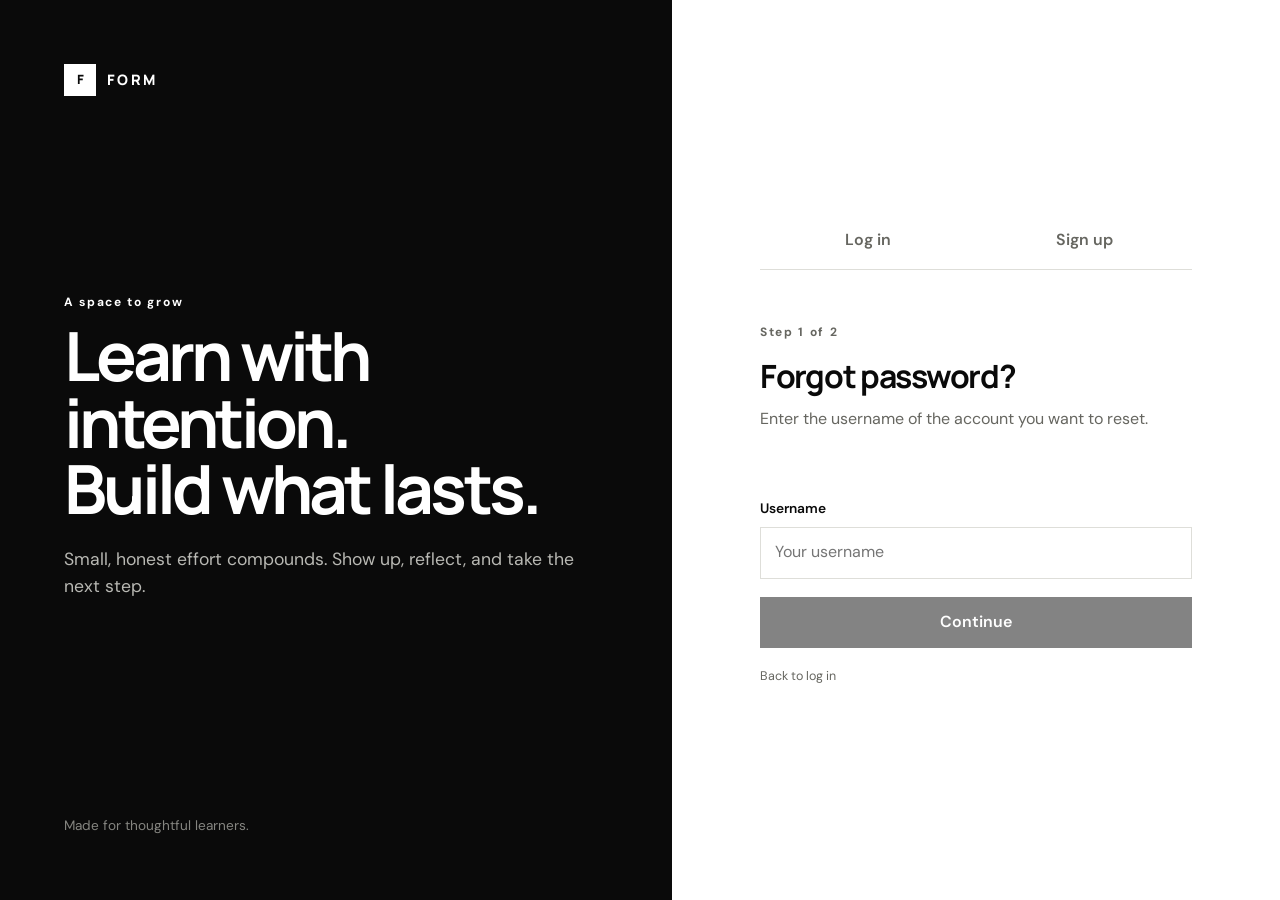
==== forgot-password.html @ 3e669a16 "Add files via upload" ====
<!doctype html>
<html lang="en">
<head>
  <meta charset="UTF-8">
  <meta name="viewport" content="width=device-width, initial-scale=1.0">
  <meta name="description" content="Reset your student account password.">
  <meta name="robots" content="noindex">
  <title>Form — Reset password</title>
  <link rel="preconnect" href="https://fonts.googleapis.com">
  <link rel="preconnect" href="https://fonts.gstatic.com" crossorigin>
  <link href="https://fonts.googleapis.com/css2?family=DM+Sans:wght@400;500;600&family=Manrope:wght@600;700;800&display=swap" rel="stylesheet">
  <link rel="stylesheet" href="css/styles.css">
  <link rel="stylesheet" href="css/password-reset.css">
</head>
<body class="auth-page reset-page">
  <main class="auth-shell">
    <section class="auth-intro" aria-labelledby="intro-title">
      <a class="brand" href="index.html" aria-label="Form home">
        <span class="brand-mark" aria-hidden="true">F</span>
        <span>FORM</span>
      </a>
      <div class="auth-statement">
        <p class="eyebrow">A space to grow</p>
        <h1 id="intro-title">Learn with intention.<br>Build what lasts.</h1>
        <p>Small, honest effort compounds. Show up, reflect, and take the next step.</p>
      </div>
      <p class="auth-footnote">Made for thoughtful learners.</p>
    </section>

    <section class="auth-panel" aria-label="Reset your password">
      <div class="auth-card">
        <nav class="auth-tabs" aria-label="Account options">
          <a class="auth-tab" href="index.html">Log in</a>
          <a class="auth-tab" href="signup.html">Sign up</a>
        </nav>

        <form id="reset-username-form" class="auth-form" novalidate>
          <div class="form-heading">
            <p class="eyebrow">Step 1 of 2</p>
            <h2>Forgot password?</h2>
            <p>Enter the username of the account you want to reset.</p>
          </div>
          <div class="field">
            <label for="reset-username">Username</label>
            <input id="reset-username" name="username" type="text" autocomplete="username" placeholder="Your username" minlength="3" maxlength="20" pattern="[A-Za-z0-9][A-Za-z0-9._\-]{2,19}" autocapitalize="none" spellcheck="false" required>
          </div>
          <button id="reset-continue" class="button button-dark button-full" type="submit" disabled>Continue</button>
        </form>

        <form id="reset-password-form" class="auth-form" novalidate hidden>
          <div class="form-heading">
            <p class="eyebrow">Step 2 of 2</p>
            <h2>Choose a new password</h2>
            <p>For <strong id="reset-account"></strong></p>
          </div>
          <fieldset id="reset-password-fields" class="reset-fields">
            <legend class="reset-sr-only">Your new password</legend>
            <div class="field">
              <label for="reset-new-password">New password</label>
              <div class="password-wrap">
                <input id="reset-new-password" name="password" type="password" autocomplete="new-password" placeholder="At least 6 characters" minlength="6" maxlength="128" aria-describedby="reset-password-hint" required>
                <button class="show-password" type="button" data-reset-toggle="reset-new-password" aria-label="Show new password" aria-pressed="false">Show</button>
              </div>
              <p id="reset-password-hint" class="field-hint">Use 6–128 characters.</p>
            </div>
            <div class="field">
              <label for="reset-confirm-password">Re-enter new password</label>
              <div class="password-wrap">
                <input id="reset-confirm-password" name="confirmPassword" type="password" autocomplete="new-password" placeholder="Enter the same password again" minlength="6" maxlength="128" required>
                <button class="show-password" type="button" data-reset-toggle="reset-confirm-password" aria-label="Show confirmed password" aria-pressed="false">Show</button>
              </div>
            </div>
            <button id="reset-submit" class="button button-dark button-full" type="submit">Save new password</button>
            <button id="reset-change-username" class="text-button reset-change-username" type="button">Change username</button>
          </fieldset>
        </form>

        <p id="reset-message" class="form-message" role="status" aria-live="polite" aria-atomic="true"></p>
        <div id="reset-success" hidden>
          <h2 id="reset-success-title" tabindex="-1">Password changed</h2>
          <p>You can now log in with your username and new password.</p>
          <a class="button button-dark button-full" href="index.html">Back to log in</a>
        </div>
        <p id="reset-back-link" class="field-hint"><a href="index.html">Back to log in</a></p>
        <noscript><p>Please enable JavaScript to reset your password.</p></noscript>
      </div>
    </section>
  </main>
  <script type="module" src="js/password-reset.js"></script>
</body>
</html>
---- css/styles.css ----
@import url("https://fonts.googleapis.com/css2?family=Noto+Sans+Thai:wght@400;500;600;700;800&display=swap");
:root{--ink:#0a0a0a;--paper:#fff;--soft:#f4f4f2;--line:#deded9;--muted:#666660;--danger:#b42318;--success:#176b3a;--shadow:0 22px 60px rgba(0,0,0,.08);font-size:16px}
*{box-sizing:border-box}[hidden]{display:none!important}html{scroll-behavior:smooth}body{margin:0;background:var(--paper);color:var(--ink);font-family:"DM Sans","Noto Sans Thai",sans-serif;line-height:1.55}button,input,textarea{font:inherit}button,a{-webkit-tap-highlight-color:transparent}a{color:inherit;text-decoration:none}button{cursor:pointer}h1,h2,h3,p{margin-top:0}h1,h2,h3,.brand{font-family:"Manrope","Noto Sans Thai",sans-serif}.eyebrow{margin-bottom:.65rem;font-size:.75rem;font-weight:700;letter-spacing:.14em}.brand{display:inline-flex;align-items:center;gap:.7rem;font-size:.9rem;font-weight:800;letter-spacing:.16em}.brand-mark{display:grid;width:2rem;height:2rem;place-items:center;background:var(--ink);color:var(--paper);font-size:.8rem;letter-spacing:0}
.auth-page{min-height:100vh}.auth-shell{display:grid;min-height:100vh;grid-template-columns:minmax(0,1.05fr) minmax(28rem,.95fr)}.auth-intro{display:flex;flex-direction:column;padding:clamp(2rem,5vw,5rem);background:var(--ink);color:var(--paper)}.auth-intro .brand-mark{background:var(--paper);color:var(--ink)}.auth-statement{margin:auto 0;max-width:45rem}.auth-statement h1{margin-bottom:1.5rem;font-size:clamp(2.7rem,5.3vw,5.8rem);line-height:.98;letter-spacing:-.055em}.auth-statement>p:last-child{max-width:35rem;color:#b8b8b3;font-size:1.1rem}.auth-footnote{margin:0;color:#858580;font-size:.85rem}.auth-panel{display:grid;place-items:center;padding:2rem}.auth-card{width:min(100%,27rem)}.auth-tabs{display:grid;margin-bottom:3.3rem;border-bottom:1px solid var(--line);grid-template-columns:1fr 1fr}.auth-tab{padding:.9rem;border:0;border-bottom:2px solid transparent;background:none;color:var(--muted);font-weight:600;text-align:center}.auth-tab.is-active{border-color:var(--ink);color:var(--ink)}.form-heading{margin-bottom:2rem}.form-heading h2{margin-bottom:.35rem;font-size:2rem;letter-spacing:-.04em}.form-heading p{color:var(--muted)}.auth-form,.profile-form{display:grid;gap:1.15rem}.field{display:grid;gap:.45rem}.field label{font-size:.86rem;font-weight:600}.field input,.field textarea,.reflection-card textarea{width:100%;border:1px solid var(--line);border-radius:0;background:var(--paper);color:var(--ink);outline:none;transition:border-color .2s,box-shadow .2s}.field input{min-height:3.25rem;padding:0 .9rem}.field textarea,.reflection-card textarea{padding:.85rem;resize:vertical}.field input:focus,.field textarea:focus,.reflection-card textarea:focus{border-color:var(--ink);box-shadow:0 0 0 3px rgba(0,0,0,.07)}.password-wrap{position:relative}.password-wrap input{padding-right:4.5rem}.show-password{position:absolute;right:.75rem;top:50%;transform:translateY(-50%);border:0;background:none;font-size:.8rem;font-weight:600}.button{min-height:3.2rem;padding:0 1.2rem;border:1px solid var(--ink);font-weight:600;transition:transform .2s,background .2s,color .2s}.button:active{transform:translateY(1px)}.button-dark{background:var(--ink);color:var(--paper)}.button-dark:hover{background:#2a2a28}.button-outline{background:var(--paper);color:var(--ink)}.button-outline:hover{background:var(--soft)}.button-full{width:100%}.button:disabled{cursor:not-allowed;opacity:.5}.form-message{min-height:1.2rem;margin:0;color:var(--danger);font-size:.85rem}.form-message.success{color:var(--success)}.server-notice{margin:1rem 0 0;padding:.8rem;border:1px solid var(--line);color:var(--muted);font-size:.8rem;line-height:1.4}
.app-shell{min-height:100vh}.site-header{position:relative;display:flex;align-items:center;max-width:86rem;margin:auto;padding:1.35rem clamp(1.2rem,4vw,4rem);border-bottom:1px solid var(--line)}.desktop-nav{display:flex;gap:2.5rem;margin:auto}.desktop-nav a{position:relative;color:var(--muted);font-size:.9rem;font-weight:600}.desktop-nav a.is-active{color:var(--ink)}.desktop-nav a.is-active:after{position:absolute;right:0;bottom:-1.75rem;left:0;height:2px;background:var(--ink);content:""}.avatar-button{display:grid;width:2.35rem;height:2.35rem;place-items:center;border:1px solid var(--ink);border-radius:50%;background:var(--paper);font-weight:700}.account-menu{position:absolute;z-index:5;right:clamp(1.2rem,4vw,4rem);top:4.5rem;width:13rem;padding:.6rem;border:1px solid var(--line);background:var(--paper);box-shadow:var(--shadow)}.account-menu p{overflow:hidden;margin:0;padding:.65rem;color:var(--muted);font-size:.8rem;text-overflow:ellipsis}.account-menu a,.account-menu button{display:block;width:100%;padding:.65rem;border:0;background:none;text-align:left;font-size:.9rem}.account-menu a:hover,.account-menu button:hover{background:var(--soft)}.dashboard,.profile-page{max-width:86rem;margin:auto;padding:clamp(3rem,6vw,6rem) clamp(1.2rem,4vw,4rem) 7rem}.welcome-row{display:flex;align-items:flex-end;justify-content:space-between;gap:2rem;margin-bottom:3rem}.welcome-row h1,.profile-heading h1{margin-bottom:.7rem;font-size:clamp(2.4rem,5vw,5rem);line-height:1;letter-spacing:-.055em}.welcome-row>div>p:last-child,.profile-heading>p:last-child{margin:0;color:var(--muted);font-size:1.05rem}.day-count{display:flex;align-items:center;gap:.9rem}.day-count strong{font-family:"Manrope","Noto Sans Thai",sans-serif;font-size:2.7rem;line-height:1}.day-count span{color:var(--muted);font-size:.75rem;line-height:1.3;text-transform:uppercase}.focus-card{display:grid;padding:clamp(1.5rem,3vw,3rem);background:var(--ink);color:var(--paper);grid-template-columns:auto 1fr auto;gap:clamp(1.2rem,3vw,3rem);align-items:center}.focus-number{align-self:start;color:#777;font-family:"Manrope","Noto Sans Thai",sans-serif;font-size:.85rem}.focus-content{max-width:48rem}.focus-content h2{margin-bottom:.8rem;font-size:clamp(1.55rem,3vw,2.8rem);letter-spacing:-.04em;line-height:1.1}.focus-content>p:last-child{margin:0;color:#bdbdb8}.complete-button{display:flex;align-items:center;gap:.7rem;padding:.7rem 0;border:0;background:none;color:var(--paper);white-space:nowrap}.check-circle{display:grid;width:2rem;height:2rem;place-items:center;border:1px solid #777;border-radius:50%;color:transparent}.complete-button.is-complete .check-circle{border-color:var(--paper);background:var(--paper);color:var(--ink)}.dashboard-grid{display:grid;margin-top:5rem;grid-template-columns:minmax(0,1.35fr) minmax(20rem,.65fr);gap:clamp(3rem,8vw,8rem)}.section-heading{margin-bottom:1.7rem}.section-heading h2,.reflection-card h2,.account-section h2{margin-bottom:0;font-size:1.55rem;letter-spacing:-.035em}.principle-row{display:grid;padding:1.4rem 0;border-top:1px solid var(--line);grid-template-columns:3rem 1fr}.principle-row>span{color:var(--muted);font-size:.8rem}.principle-row h3{margin-bottom:.25rem;font-size:1rem}.principle-row p{margin:0;color:var(--muted)}.reflection-card{align-self:start;padding:2rem;background:var(--soft)}.reflection-card h2{margin-bottom:1.4rem}.reflection-card textarea{border-color:#d3d3ce;background:var(--paper)}.reflection-footer{display:flex;align-items:center;justify-content:space-between;gap:1rem;margin-top:.8rem}.reflection-footer span{color:var(--muted);font-size:.75rem}.text-button{padding:.35rem 0;border:0;border-bottom:1px solid var(--ink);background:none;font-weight:600}.mobile-nav{display:none}
.profile-page{max-width:62rem}.profile-heading{margin-bottom:3rem}.profile-card{padding:clamp(1.5rem,4vw,3rem);border:1px solid var(--line)}.profile-identity{display:flex;align-items:center;gap:1.2rem;padding-bottom:2rem;border-bottom:1px solid var(--line)}.large-avatar{display:grid;width:4.5rem;height:4.5rem;flex:none;place-items:center;border-radius:50%;background:var(--ink);color:var(--paper);font-family:"Manrope","Noto Sans Thai",sans-serif;font-size:1.4rem;font-weight:700}.profile-identity h2{margin-bottom:.2rem;font-size:1.5rem}.profile-identity p{margin:0;color:var(--muted)}.profile-form{max-width:35rem;padding-top:2.2rem}.field-hint{margin:0;color:var(--muted);font-size:.78rem}.account-section{display:grid;margin-top:2rem;padding:2rem 0;border-top:1px solid var(--line);grid-template-columns:1fr 1fr auto;align-items:end;gap:2rem}.account-detail{display:grid;gap:.25rem}.account-detail span{color:var(--muted);font-size:.8rem}.account-detail strong{overflow:hidden;text-overflow:ellipsis}
@media(max-width:800px){.auth-shell{display:block}.auth-intro{min-height:20rem;padding:1.5rem}.auth-statement{margin:4rem 0 2rem}.auth-statement h1{font-size:clamp(2.4rem,11vw,4.3rem)}.auth-footnote{display:none}.auth-panel{padding:3rem 1.3rem}.auth-tabs{margin-bottom:2.5rem}.site-header{padding:1rem 1.2rem}.desktop-nav{display:none}.site-header>.avatar-button{margin-left:auto}.dashboard,.profile-page{padding-top:3rem}.welcome-row{align-items:flex-start}.day-count{display:none}.focus-card{grid-template-columns:1fr}.focus-number{display:none}.complete-button{justify-self:start}.dashboard-grid{margin-top:3.5rem;grid-template-columns:1fr;gap:3rem}.reflection-card{order:-1}.account-section{grid-template-columns:1fr}.mobile-nav{position:fixed;z-index:4;right:0;bottom:0;left:0;display:grid;padding:.55rem max(1rem,env(safe-area-inset-right)) max(.55rem,env(safe-area-inset-bottom)) max(1rem,env(safe-area-inset-left));border-top:1px solid var(--line);background:rgba(255,255,255,.96);grid-template-columns:1fr 1fr;backdrop-filter:blur(12px)}.mobile-nav a{display:grid;place-items:center;gap:.15rem;color:var(--muted);font-size:.72rem}.mobile-nav a span{font-size:.75rem}.mobile-nav a.is-active{color:var(--ink);font-weight:600}}
@media(max-width:420px){.welcome-row h1,.profile-heading h1{font-size:2.35rem}.focus-card{margin-right:-1.2rem;margin-left:-1.2rem;padding:1.5rem 1.2rem}.reflection-card{margin-right:-1.2rem;margin-left:-1.2rem;padding:1.5rem 1.2rem}.profile-card{margin-right:-1.2rem;margin-left:-1.2rem;border-right:0;border-left:0}.profile-identity{align-items:flex-start}.profile-identity p{max-width:12rem;overflow:hidden;text-overflow:ellipsis}.complete-text{font-size:.9rem}}
@media(prefers-reduced-motion:reduce){*{scroll-behavior:auto!important;transition:none!important}}

/* Master management */
.manage-page{max-width:72rem;margin:auto;padding:clamp(3rem,6vw,6rem) clamp(1.2rem,4vw,4rem) 7rem}.manage-heading{margin-bottom:3rem}.manage-heading h1{margin-bottom:.7rem;font-size:clamp(2.4rem,5vw,5rem);line-height:1;letter-spacing:-.055em}.manage-heading>p:last-child{margin:0;color:var(--muted);font-size:1.05rem}.manage-access-status{max-width:72rem;margin:4rem auto;padding:0 clamp(1.2rem,4vw,4rem);color:var(--muted)}.manage-sections{border-bottom:1px solid var(--line)}.manage-section{border-top:1px solid var(--line)}.manage-section summary{display:grid;grid-template-columns:minmax(0,1fr) auto auto;align-items:center;gap:1rem;padding:1.6rem 0;cursor:pointer;list-style:none}.manage-section summary::-webkit-details-marker{display:none}.manage-section summary:after{display:grid;width:2rem;height:2rem;place-items:center;border:1px solid var(--line);content:"+";font-size:1.15rem;font-weight:500}.manage-section[open] summary:after{content:"−"}.manage-section-title{font-family:"Manrope","Noto Sans Thai",sans-serif;font-size:clamp(1.25rem,2.5vw,1.8rem);font-weight:700;letter-spacing:-.03em}.manage-section-meta{color:var(--muted);font-size:.8rem}.manage-section-body{padding:0 0 2rem}.management-status{min-height:1.5rem;margin:0 0 .75rem;color:var(--muted);font-size:.85rem}.management-status.is-error{color:var(--danger)}.user-list{border-top:1px solid var(--line)}.user-row{display:grid;grid-template-columns:minmax(0,1fr) minmax(10rem,13rem);align-items:center;gap:1.5rem;padding:1.2rem 0;border-bottom:1px solid var(--line)}.managed-user{display:flex;align-items:center;min-width:0;gap:1rem}.managed-user-avatar{display:grid;width:2.8rem;height:2.8rem;flex:none;place-items:center;border-radius:50%;background:var(--ink);color:var(--paper);font-family:"Manrope","Noto Sans Thai",sans-serif;font-size:.85rem;font-weight:700}.managed-user-name{overflow:hidden;margin:0;font-family:"Manrope","Noto Sans Thai",sans-serif;font-size:1rem;font-weight:700;text-overflow:ellipsis;white-space:nowrap}.managed-user-username{overflow:hidden;margin:0;color:var(--muted);font-size:.8rem;text-overflow:ellipsis;white-space:nowrap}.role-select{width:100%;min-height:2.8rem;padding:0 2.4rem 0 .85rem;border:1px solid var(--ink);border-radius:0;background:var(--paper);color:var(--ink);font-weight:600}.role-select:disabled{cursor:wait;opacity:.55}.student-record-body{min-height:3rem}
@media(max-width:800px){.mobile-nav.has-material{grid-template-columns:repeat(3,1fr)}.mobile-nav.has-manage{grid-template-columns:repeat(4,1fr)}.manage-page{padding-top:3rem}.manage-section summary{padding:1.35rem 0}.user-row{grid-template-columns:1fr}.role-select{width:100%}}

/* Permanent Material browser */
.material-browser{padding-top:.25rem}.material-toolbar{display:flex;align-items:flex-start;justify-content:space-between;gap:1.25rem;padding-bottom:1.25rem}.material-breadcrumbs{display:flex;min-width:0;flex-wrap:wrap;align-items:center;gap:.45rem;padding:.55rem 0}.material-breadcrumb{max-width:18rem;padding:0;border:0;background:none;font-size:.9rem;font-weight:600;overflow:hidden;text-overflow:ellipsis;white-space:nowrap}.material-breadcrumb:not(:disabled){border-bottom:1px solid var(--ink)}.material-breadcrumb:disabled{cursor:default;color:var(--ink)}.material-breadcrumb-separator{color:var(--muted)}.material-actions{display:flex;flex:none;gap:.65rem}.material-action-button{min-width:7rem}.material-upload{margin-bottom:1rem;padding:1rem;background:var(--soft)}.material-upload-copy{display:flex;justify-content:space-between;gap:1rem;margin-bottom:.6rem;font-size:.875rem;font-weight:600}.material-upload progress{display:block;width:100%;height:.45rem;border:0;border-radius:0;background:#d8d8d3}.material-upload progress::-webkit-progress-bar{background:#d8d8d3}.material-upload progress::-webkit-progress-value{background:var(--ink)}.material-upload progress::-moz-progress-bar{background:var(--ink)}.material-items{border-top:1px solid var(--line)}.material-item{display:grid;width:100%;border-bottom:1px solid var(--line);background:var(--paper);grid-template-columns:minmax(0,1fr) auto;align-items:center}.material-item-open{display:grid;width:100%;min-height:4.5rem;padding:1rem .75rem;border:0;background:transparent;grid-template-columns:5.5rem minmax(0,1fr) auto;align-items:center;gap:1rem;text-align:left}.material-item-open:hover,.material-item-open:focus-visible{background:var(--soft)}.material-item-open:focus-visible{outline:2px solid var(--ink);outline-offset:-2px}.material-item-open:disabled{cursor:wait;opacity:.55}.material-item-delete{min-width:5rem;min-height:2.75rem;margin-right:.75rem;padding:0 .8rem;border:1px solid var(--line);background:var(--paper);font-size:.875rem;font-weight:600}.material-item-delete:hover,.material-item-delete:focus-visible{border-color:var(--ink);background:var(--ink);color:var(--paper)}.material-item-delete:focus-visible{outline:2px solid var(--ink);outline-offset:2px}.material-item-delete:disabled{cursor:not-allowed;opacity:.5}.material-item-kind{color:var(--muted);font-size:.75rem;font-weight:700;letter-spacing:.1em;text-transform:uppercase}.material-item-name{overflow:hidden;font-family:"Manrope","Noto Sans Thai",sans-serif;font-size:1rem;font-weight:700;text-overflow:ellipsis;white-space:nowrap}.material-item-meta{color:var(--muted);font-size:.875rem;white-space:nowrap}.material-empty{margin:0;padding:2rem .75rem;border-bottom:1px solid var(--line);color:var(--muted);font-size:.9rem}.folder-dialog{width:min(calc(100% - 2rem),28rem);padding:0;border:1px solid var(--ink);border-radius:0;background:var(--paper);color:var(--ink)}.folder-dialog::backdrop{background:rgba(0,0,0,.42)}.folder-dialog-card{padding:2rem}.folder-dialog-card h2{margin-bottom:1.5rem;font-size:1.7rem;letter-spacing:-.035em}.delete-dialog-copy{margin-bottom:1.25rem;color:var(--muted)}.folder-dialog-actions{display:grid;margin-top:.5rem;grid-template-columns:1fr 1fr;gap:.75rem}
@media(max-width:600px){.material-toolbar{flex-direction:column;align-items:stretch}.material-actions{display:grid;grid-template-columns:1fr 1fr}.material-action-button{width:100%;min-width:0}.material-item-open{grid-template-columns:4.2rem minmax(0,1fr);gap:.45rem 1rem}.material-item-meta{grid-column:2;white-space:normal}.material-item-delete{min-width:4.5rem;margin-right:.5rem}.folder-dialog-card{padding:1.5rem}}

/* Master Daily Quest editor */
.quest-date-picker{display:flex;align-items:center;flex-wrap:wrap;gap:.8rem;margin:1.5rem 0}.quest-date-picker input{min-height:3.2rem;padding:.5rem;border:1px solid var(--line);background:var(--paper);color:var(--ink)}.quest-day{border-top:1px solid var(--line);padding:1.2rem 0}.quest-day-heading{display:flex;align-items:center;justify-content:space-between;gap:1rem}.quest-day-heading h3{margin:0;font-size:1rem}.quest-day-count{border:0;border-bottom:1px solid var(--line);background:none;padding:.3rem 0;color:var(--muted);text-align:left}.quest-question-list{display:grid;gap:.65rem;margin-top:1rem}.quest-question-link{text-align:left;background:var(--soft);border:1px solid var(--line);padding:1rem;overflow-wrap:anywhere}.quest-question-link:hover{border-color:var(--ink)}.quest-past{margin-top:1.5rem}.quest-past>summary{cursor:pointer;padding:1rem 0;font-weight:700}.quest-editor{max-width:72rem}.quest-editor h1{font-size:clamp(2rem,4vw,3.5rem);letter-spacing:-.04em}.quest-editor fieldset{border:0;padding:0;margin:0;min-width:0}.quest-editor-meta{display:grid;grid-template-columns:1fr 1fr;gap:1rem;margin-bottom:1.5rem}.quest-toolbar{display:flex;flex-wrap:wrap;gap:.4rem;margin-bottom:.6rem}.quest-toolbar button{min-height:2.5rem;min-width:2.5rem;padding:.3rem .8rem;background:var(--paper);border:1px solid var(--line)}.quest-toolbar button:hover{border-color:var(--ink)}.quest-editor .field-hint{margin:.7rem 0 1.5rem}.quest-option{display:grid;grid-template-columns:2rem minmax(0,1fr) auto;gap:.6rem;align-items:start;margin-bottom:.7rem}.quest-option textarea{width:100%;padding:.65rem;border:1px solid var(--line);resize:vertical}.quest-option button{padding:.5rem;border:1px solid var(--line);background:var(--paper)}.quest-preview-panel{margin:2rem 0;padding:1.5rem;border:1px solid var(--line);background:var(--soft)}.quest-preview-panel h2,#quest-options-title{font-size:1.1rem}.quest-rich{overflow-wrap:anywhere;white-space:pre-wrap}.quest-rich .katex-display{overflow:auto;padding:.3rem 0}.quest-preview-choice{display:flex;gap:1rem;margin:1rem 0}.quest-editor-actions{display:flex;gap:.75rem}.quest-sr{position:absolute;width:1px;height:1px;overflow:hidden;clip-path:inset(50%)}.quest-math-error{color:var(--danger)}
@media(max-width:600px){.quest-editor-meta{grid-template-columns:1fr}.quest-editor-actions{flex-direction:column}.quest-date-picker{align-items:stretch;flex-direction:column}.quest-option{grid-template-columns:1.3rem minmax(0,1fr)}.quest-option button{grid-column:2;justify-self:end}.quest-preview-panel{padding:1rem}}

/* Student Daily Quest */
.student-quest{padding:clamp(1.25rem,3vw,3rem);border:1px solid var(--ink);margin-bottom:2rem}.student-quest-header{display:flex;align-items:flex-start;justify-content:space-between;gap:1.5rem;padding-bottom:1.5rem;border-bottom:1px solid var(--line);margin-bottom:1.5rem}.student-quest-header h2{font-size:clamp(1.8rem,3vw,2.6rem);letter-spacing:-.045em;margin-bottom:.5rem}.student-quest-progress{display:grid;gap:.65rem;text-align:right;font-size:.85rem}.student-quest-complete{display:block;padding:.55rem .85rem;background:var(--ink);color:var(--paper);font-weight:600}.student-question-meta{display:flex;justify-content:space-between;align-items:baseline;gap:1rem;margin:1.2rem 0}.student-question-meta h3{margin:0;font-size:.85rem;text-transform:uppercase;letter-spacing:.09em}.student-question-meta span{color:var(--muted);font-size:.8rem}.student-question-prompt{font-size:1.1rem;margin:1.5rem 0 2rem;min-width:0}.student-quest fieldset{border:0;padding:0;margin:0;min-width:0}.student-choice{display:flex;gap:.85rem;align-items:flex-start;padding:1rem;border:1px solid var(--line);margin:.7rem 0;cursor:pointer}.student-choice:has(input:checked){border-color:var(--ink);background:var(--soft)}.student-choice:focus-within{outline:2px solid var(--ink);outline-offset:2px}.student-choice input{margin:.35rem 0 0;accent-color:var(--ink);flex:none;width:1rem;height:1rem}.student-choice .quest-rich{min-width:0;flex:1}.student-choice-letter{font-weight:700}.student-answer-actions{display:flex;gap:.75rem;margin-top:1.5rem}.student-answer-caption{font-weight:600;font-size:.85rem;margin-bottom:.7rem}#student-answer-saved{padding:1.5rem;background:var(--soft)}#student-answer-saved .field-hint{margin:1rem 0}.student-quest-navigation{display:flex;justify-content:center;align-items:center;gap:1.5rem;margin-top:2rem;padding-top:1.25rem;border-top:1px solid var(--line)}.student-quest-navigation button{min-width:3.2rem;font-size:1.2rem}.student-quest-navigation span{font-size:.85rem;color:var(--muted)}#student-answer-status{margin-top:.8rem}.student-quest .quest-rich{overflow-wrap:anywhere;white-space:pre-wrap}.student-quest .katex-display{overflow-x:auto;overflow-y:hidden;padding:.5rem 0}.student-answer-preview{margin:1rem 0;padding:1rem;background:var(--soft);min-width:0}.student-answer-preview>p{font-size:.75rem;font-weight:600;margin-bottom:.5rem}
@media(max-width:600px){.student-quest-header{flex-direction:column;gap:1rem}.student-quest-progress{text-align:left}.student-answer-actions{flex-direction:column}.student-quest{padding:1.25rem}.student-choice{padding:.8rem;gap:.6rem}.student-question-meta{align-items:flex-start}.student-quest-navigation{gap:1rem}.student-question-prompt{font-size:1rem}}

/* Master weekly Student Record */
.record-toolbar{display:flex;align-items:center;justify-content:space-between;gap:1rem;flex-wrap:wrap;padding-top:.5rem}.record-toolbar h2{font-size:1.2rem;letter-spacing:-.025em;margin:0}.record-week-controls{display:flex;gap:.5rem}.record-week-controls button{min-width:3rem}.record-legend{margin:1rem 0}.record-table-scroll{overflow-x:auto;max-width:100%;border:1px solid var(--line);margin-top:1rem}.record-table{border-collapse:separate;border-spacing:0;width:100%;min-width:780px;table-layout:fixed}.record-table th,.record-table td{padding:.9rem .5rem;border-bottom:1px solid var(--line);border-right:1px solid var(--line);text-align:center;vertical-align:middle}.record-table tr:last-child td,.record-table tr:last-child th[scope=row]{border-bottom:0}.record-table th:last-child,.record-table td:last-child{border-right:0}.record-table thead th{background:var(--soft);font-size:.85rem}.record-table th:first-child{position:sticky;left:0;z-index:1;width:190px;text-align:left;padding-left:1rem;background:var(--paper)}.record-table thead th:first-child{background:var(--soft);z-index:2}.record-table th[scope=row]{font-weight:600;overflow-wrap:anywhere}.record-student-handle{display:block;color:var(--muted);font-weight:400;font-size:.75rem}.record-day-date{display:block;color:var(--muted);font-size:.75rem;font-weight:400;margin-top:.25rem}.record-table .record-today{box-shadow:inset 0 3px var(--ink)}.record-complete{display:inline-grid;place-items:center;width:2.6rem;min-height:2.6rem;border:1px solid var(--ink);background:var(--ink);color:var(--paper);font-size:1.15rem}.record-complete:hover{background:#333}.record-complete:focus-visible{outline:2px solid var(--ink);outline-offset:3px}.record-incomplete{font-size:1.5rem;color:var(--muted)}.record-na,.record-unknown{font-size:1.2rem;color:var(--muted)}.record-dialog{width:min(calc(100% - 2rem),52rem);max-height:calc(100dvh - 2rem);padding:clamp(1.1rem,3vw,2rem);border:1px solid var(--ink);background:var(--paper);color:var(--ink);overflow:auto}.record-dialog::backdrop{background:rgba(0,0,0,.45)}.record-dialog-header{display:flex;align-items:flex-start;justify-content:space-between;gap:1rem;margin-bottom:1.5rem}.record-dialog-header h2{font-size:1.5rem;margin-bottom:.35rem;overflow-wrap:anywhere}.record-answer{border-top:1px solid var(--line);padding:1.5rem 0}.record-answer h3{font-size:.8rem;letter-spacing:.09em;text-transform:uppercase}.record-answer-prompt{margin-bottom:1.25rem}.record-answer-value{background:var(--soft);padding:1rem;margin:1rem 0}.record-answer-value>p{font-size:.8rem;font-weight:600;margin-bottom:.5rem}.record-answer-options{padding-left:1.6rem}.record-answer-options li{padding:.35rem}.record-selected-option{background:var(--soft);font-weight:600}.record-dialog .quest-rich{overflow-wrap:anywhere;white-space:pre-wrap}.record-dialog .katex-display{overflow:auto;padding:.4rem 0}
@media(max-width:600px){.record-week-controls{width:100%;display:grid;grid-template-columns:3rem 1fr 3rem}.record-table th:first-child{width:150px}.record-table{min-width:710px}.record-dialog-header{flex-wrap:wrap}.record-dialog-header .button{min-height:2.5rem}.record-toolbar h2{font-size:1.05rem}}

/* Thai fallback for profile inline styles and form controls. */
body .profile-detail-value{font-family:"DM Sans","Noto Sans Thai",sans-serif}select{font:inherit}

/* Right / Wrong marking */
.quest-day-score{font-family:"Manrope","Noto Sans Thai",sans-serif;font-size:1.45rem;font-weight:800;letter-spacing:-.03em;margin:.5rem 0}.record-mark-buttons{display:flex;gap:.7rem;flex-wrap:wrap}.record-mark-controls{margin-top:1rem}.record-mark-controls>p{margin-bottom:.6rem}.mark-result{font-weight:600}.mark-right{color:var(--success)}.mark-wrong{color:var(--danger)}.mark-button-right[aria-pressed=true]{background:var(--success);border-color:var(--success);color:white}.mark-button-wrong[aria-pressed=true]{background:var(--danger);border-color:var(--danger);color:white}.record-marked{min-width:2.8rem;letter-spacing:-.18em;padding-right:.3em}#record-mark-status{margin:.6rem 0 1rem}#student-day-score{font-size:1.15rem}@media(max-width:600px){.record-mark-buttons .button{flex:1}}

/* Offline exam records */
.record-subsection-title{font-size:1.65rem;letter-spacing:-.035em;margin:0 0 1.25rem}.exam-record-section{border-top:1px solid var(--line);margin-top:2.5rem;padding-top:2rem}.exam-record-section .record-subsection-title{font-size:1.65rem;margin:0}.exam-add{font-size:1.5rem;min-width:3.2rem;padding:0}.exam-table{table-layout:fixed}.exam-table th:not(:first-child):not(.exam-add-column){width:175px}.exam-table .exam-add-column{width:70px}.exam-column-title{width:100%;border:0;background:none;color:var(--ink);padding:.5rem .2rem;font-weight:600;text-align:center;overflow-wrap:anywhere}.exam-column-title:hover{text-decoration:underline;text-underline-offset:3px}.exam-score{display:grid;gap:.3rem;place-items:center;width:100%;min-height:3rem;border:1px solid transparent;background:none;color:var(--muted);padding:.4rem;white-space:normal}.exam-score:hover{border-color:var(--ink);color:var(--ink)}.exam-score.is-marked{color:var(--ink);font-weight:700;font-size:1.1rem}.exam-score:focus-visible,.exam-column-title:focus-visible{outline:2px solid var(--ink);outline-offset:2px}.exam-details-grid{display:grid;grid-template-columns:1fr 1fr;gap:1.25rem;margin:0 0 1.5rem}.exam-details-grid dt{font-size:.75rem;color:var(--muted);margin-bottom:.3rem}.exam-details-grid dd{margin:0;overflow-wrap:anywhere;font-weight:600}.exam-stat-grid{display:grid;grid-template-columns:repeat(3,1fr);gap:1px;background:var(--line);border:1px solid var(--line);margin:1rem 0}.exam-stat-grid>div{display:grid;padding:1rem;background:var(--soft);gap:.35rem}.exam-stat-grid span{font-size:.78rem;color:var(--muted)}.exam-stat-grid strong{font-family:"Manrope","Noto Sans Thai",sans-serif;font-size:1.8rem}.exam-notes{margin-top:1.5rem;white-space:pre-wrap;overflow-wrap:anywhere}.exam-file-line{margin:1.5rem 0}.exam-file-line button{max-width:100%;overflow-wrap:anywhere;text-align:left}.exam-small-heading{font-size:1.1rem;margin:1.5rem 0 .75rem}.exam-rubric-preview{margin-bottom:1.5rem}.exam-rubric-item{display:flex;justify-content:space-between;gap:1rem;padding:.75rem .5rem;border-bottom:1px solid var(--line)}.exam-rubric-item>span:first-child{overflow-wrap:anywhere}.exam-rubric-item>span:last-child{white-space:nowrap;color:var(--muted)}.exam-rubric-heading{padding:.75rem .5rem;background:var(--soft);font-weight:700;font-size:1rem;margin:1rem 0 0;overflow-wrap:anywhere}.exam-fieldset{border:0;margin:0;padding:0;min-width:0;display:grid;gap:1.2rem}.exam-fieldset>.button{justify-self:start}.exam-form-grid{display:grid;grid-template-columns:1fr 1fr;gap:1.1rem}.exam-dialog input[type=file]{height:auto;min-height:3rem;padding:.65rem;font-size:.85rem}.exam-checkbox{display:flex;align-items:center;gap:.6rem;font-size:.85rem}.exam-checkbox input{accent-color:var(--ink)}.exam-question-row{display:grid;grid-template-columns:minmax(0,1.2fr) minmax(0,1.3fr) minmax(0,.8fr) auto;gap:.6rem;align-items:end;padding:1rem 0;border-bottom:1px solid var(--line)}.exam-question-row .field label{font-size:.75rem}.exam-question-row input{min-width:0;padding:0 .6rem}.exam-question-row select{width:100%;min-width:0;padding:.7rem .4rem;height:3.25rem;border:1px solid var(--line);border-radius:0;background:var(--paper);color:var(--ink);font-size:.8rem}.exam-row-controls{display:flex;gap:.25rem}.exam-row-controls button{min-height:3.25rem;padding:.3rem .55rem;border-color:var(--line)}.exam-edit-notice{border-left:2px solid var(--ink);padding:.75rem 1rem;background:var(--soft);font-size:.85rem;margin:.5rem 0;line-height:1.6}.exam-mark-subtitle{font-weight:600;color:var(--muted);overflow-wrap:anywhere}.exam-mark-rows{margin:1rem 0}.exam-mark-row{display:grid;grid-template-columns:minmax(0,1fr) minmax(8rem,12rem);align-items:center;gap:1rem;padding:1rem .25rem;border-bottom:1px solid var(--line)}.exam-mark-row>label{font-weight:600;overflow-wrap:anywhere}.exam-mark-input{display:flex;align-items:center;gap:.7rem}.exam-mark-input input{width:100%;min-width:0;min-height:3rem;padding:.6rem;border:1px solid var(--line);background:var(--paper);border-radius:0}.exam-mark-input span{white-space:nowrap;color:var(--muted);font-size:.85rem}.exam-score-warning{grid-column:1/-1;color:var(--danger);font-size:.8rem;margin:0}.exam-dialog input:focus-visible,.exam-dialog select:focus-visible{outline:2px solid var(--ink);outline-offset:1px}#exam-dialog-status{margin-top:1.2rem}.exam-dialog #exam-mark-total{margin-bottom:.5rem}
@media(max-width:650px){.exam-question-row{grid-template-columns:1fr 1fr}.exam-row-controls{justify-self:end}.exam-row-controls button{padding:.3rem .8rem}.exam-form-grid{grid-template-columns:1fr}.exam-stat-grid>div{padding:.7rem}.exam-stat-grid strong{font-size:1.4rem}.exam-details-grid{gap:1rem}.exam-mark-row{grid-template-columns:minmax(0,1fr) minmax(7rem,9rem)}.exam-table th:first-child{width:150px}}
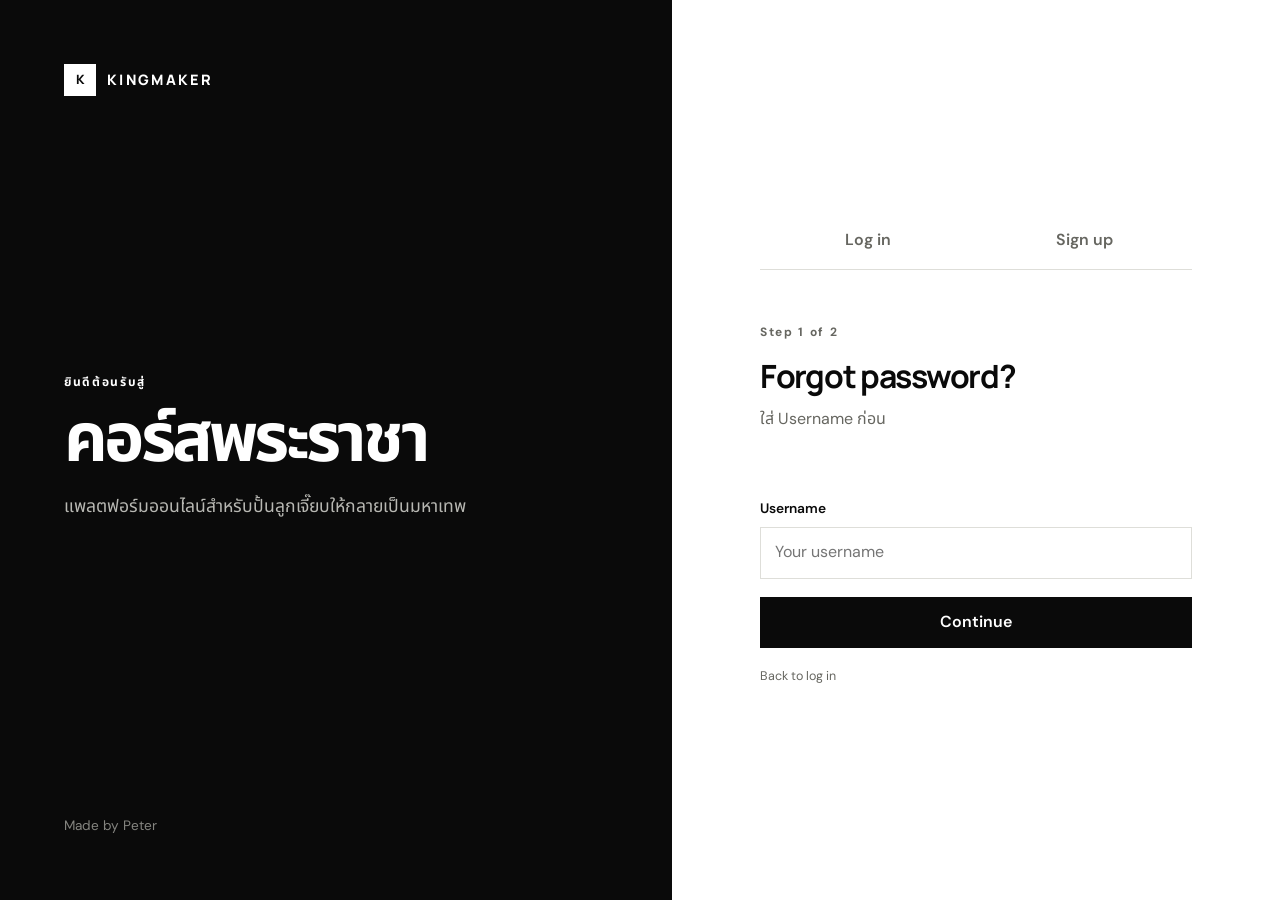
==== commit dff7cb70: "Add files via upload" ====
--- a/forgot-password.html
+++ b/forgot-password.html
@@ -16,15 +16,14 @@
   <main class="auth-shell">
     <section class="auth-intro" aria-labelledby="intro-title">
       <a class="brand" href="index.html" aria-label="Form home">
-        <span class="brand-mark" aria-hidden="true">F</span>
-        <span>FORM</span>
+        <span class="brand-mark" aria-hidden="true">K</span><span>KINGMAKER</span>
       </a>
       <div class="auth-statement">
-        <p class="eyebrow">A space to grow</p>
-        <h1 id="intro-title">Learn with intention.<br>Build what lasts.</h1>
-        <p>Small, honest effort compounds. Show up, reflect, and take the next step.</p>
+        <p class="eyebrow">ยินดีต้อนรับสู่</p>
+        <h1 id="intro-title">คอร์สพระราชา</h1>
+        <p>แพลตฟอร์มออนไลน์สำหรับปั้นลูกเจี๊ยบให้กลายเป็นมหาเทพ</p>
       </div>
-      <p class="auth-footnote">Made for thoughtful learners.</p>
+      <p class="auth-footnote">Made by Peter</p>
     </section>
 
     <section class="auth-panel" aria-label="Reset your password">
@@ -38,7 +37,7 @@
           <div class="form-heading">
             <p class="eyebrow">Step 1 of 2</p>
             <h2>Forgot password?</h2>
-            <p>Enter the username of the account you want to reset.</p>
+            <p>ใส่ Username ก่อน</p>
           </div>
           <div class="field">
             <label for="reset-username">Username</label>
